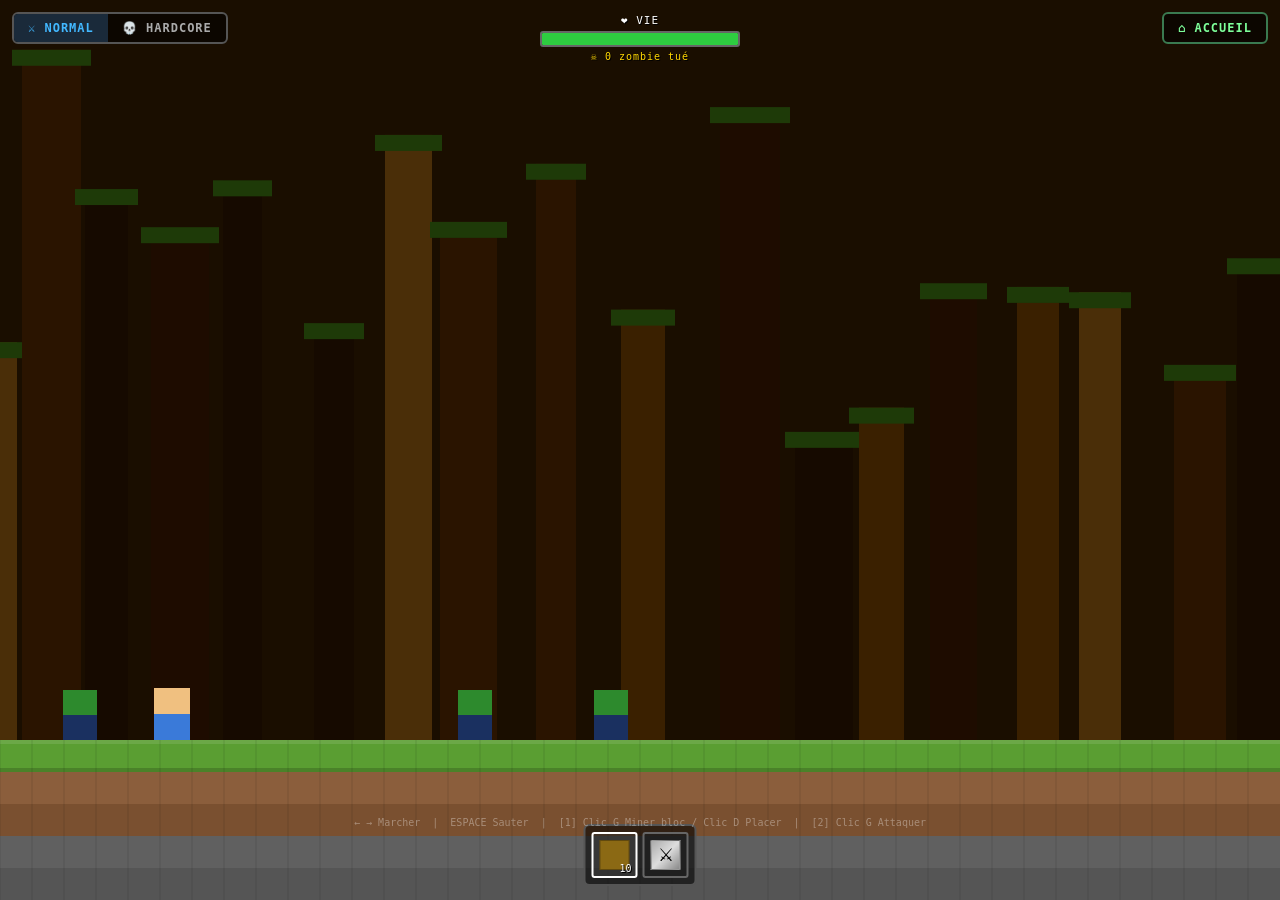
==== fight_mode.html @ 67670101 "Add files via upload" ====
<!DOCTYPE html>
<html lang="fr">
<head>
<meta charset="UTF-8">
<title>BubbleCraft - Fight Mode</title>
<style>
  * { margin:0; padding:0; box-sizing:border-box; }
  html, body { width:100%; height:100%; overflow:hidden; background:#1a0e00; }
  canvas { display:block; width:100%; height:100%; image-rendering:pixelated; cursor:crosshair; }

  #hud { position:absolute; top:0; left:0; right:0; bottom:0; pointer-events:none; }

  /* Mode selector */
  #mode-box {
    position:absolute; top:12px; left:12px;
    display:flex; background:rgba(0,0,0,0.55);
    border:2px solid #555; border-radius:6px; overflow:hidden; pointer-events:all;
  }
  .mode-btn {
    padding:7px 14px; font-family:monospace; font-size:12px; font-weight:bold;
    color:#aaa; background:transparent; border:none; cursor:pointer;
    transition:background 0.15s, color 0.15s; letter-spacing:1px;
  }
  .mode-btn.active-normal   { background:#1a2a3a; color:#42b8ff; }
  .mode-btn.active-hardcore { background:#3a0a0a; color:#ff4242; }
  .mode-btn:hover:not(.active-normal):not(.active-hardcore) { background:rgba(255,255,255,0.08); color:#fff; }

  /* Bouton accueil */
  #home-btn {
    position:absolute; top:12px; right:12px;
    padding:7px 14px; font-family:monospace; font-size:12px; font-weight:bold;
    color:#7eff9a; background:rgba(0,0,0,0.55); border:2px solid #3a7a50;
    border-radius:6px; cursor:pointer; pointer-events:all; letter-spacing:1px;
    transition:background 0.15s;
  }
  #home-btn:hover { background:rgba(0,80,30,0.6); }

  /* Barre de vie + kills — haut centre */
  #health-wrap {
    position:absolute; top:14px; left:50%; transform:translateX(-50%);
    display:flex; flex-direction:column; align-items:center; gap:4px;
    pointer-events:none;
  }
  #health-label { font-family:monospace; font-size:11px; color:#fff; text-shadow:1px 1px #000; letter-spacing:1px; }
  #health-bar-bg { width:200px; height:16px; background:#333; border:2px solid #666; border-radius:3px; overflow:hidden; }
  #health-bar { height:100%; width:100%; background:#2ecc40; transition:width 0.1s; }
  #kill-counter { font-family:monospace; font-size:10px; color:#ffd700; text-shadow:1px 1px #000; letter-spacing:1px; }

  /* Hotbar */
  #hotbar {
    position:absolute; bottom:14px; left:50%; transform:translateX(-50%);
    display:flex; gap:5px; background:rgba(0,0,0,0.6);
    padding:6px; border:2px solid #555; border-radius:6px; pointer-events:all;
  }
  .slot {
    width:46px; height:46px; border:2px solid #666; border-radius:3px;
    display:flex; align-items:center; justify-content:center;
    cursor:pointer; position:relative; background:rgba(30,30,30,0.7);
  }
  .slot.active { border-color:#fff; background:rgba(255,255,255,0.08); }
  .slot-inner { width:30px; height:30px; border:1px solid rgba(0,0,0,0.3); display:flex; align-items:center; justify-content:center; }
  .slot-count { position:absolute; bottom:2px; right:4px; font-family:monospace; font-size:10px; color:#fff; text-shadow:1px 1px #000; }

  #hint {
    position:absolute; bottom:72px; left:50%; transform:translateX(-50%);
    color:rgba(255,255,255,0.35); font-family:monospace; font-size:10px; white-space:nowrap;
  }

  /* Game Over */
  #gameover {
    display:none; position:absolute; top:0; left:0; right:0; bottom:0;
    background:rgba(0,0,0,0.82); flex-direction:column; align-items:center; justify-content:center;
    gap:28px; pointer-events:all;
  }
  #gameover.show { display:flex; }
  #gameover h1 { font-family:monospace; font-size:clamp(32px,6vw,64px); color:#e03030; text-shadow:3px 3px 0 #700, 0 0 30px #f00; letter-spacing:4px; }
  #gameover p { font-family:monospace; font-size:14px; color:#aaa; }
  #go-kills { font-family:monospace; font-size:13px; color:#ffd700; }
  #btn-home {
    font-family:monospace; font-size:14px; font-weight:bold; color:#fff; background:#5a9e32;
    border:none; padding:14px 36px; cursor:pointer; letter-spacing:2px;
    box-shadow:inset -3px -3px 0 #2a5c10, inset 3px 3px 0 #8dd44a, 0 4px 0 #1a3c08;
    transition:transform 0.08s;
  }
  #btn-home:hover { transform:translateY(-2px); }
</style>
</head>
<body>
<canvas id="c"></canvas>

<div id="hud">
  <div id="mode-box">
    <button class="mode-btn active-normal"   id="btn-normal"   onclick="setMode('normal')">⚔ NORMAL</button>
    <button class="mode-btn"                 id="btn-hardcore" onclick="setMode('hardcore')">💀 HARDCORE</button>
  </div>

  <button id="home-btn" onclick="goHome()">⌂ ACCUEIL</button>

  <div id="health-wrap">
    <div id="health-label">❤ VIE</div>
    <div id="health-bar-bg"><div id="health-bar"></div></div>
    <div id="kill-counter">☠ 0 zombie tué</div>
  </div>

  <div id="hotbar"></div>
  <div id="hint">← → Marcher &nbsp;|&nbsp; ESPACE Sauter &nbsp;|&nbsp; [1] Clic G Miner bloc / Clic D Placer &nbsp;|&nbsp; [2] Clic G Attaquer</div>
</div>

<div id="gameover">
  <h1>GAME OVER</h1>
  <p>Tu as été submergé par les zombies...</p>
  <div id="go-kills">☠ 0 zombie tué</div>
  <button id="btn-home" onclick="goHome()">⌂ RETOUR AU MENU</button>
</div>

<script>
// ── Canvas ───────────────────────────────────────────────────────
const canvas = document.getElementById('c');
const ctx    = canvas.getContext('2d');
let IW = window.innerWidth;
let IH = window.innerHeight;
canvas.width = IW;
canvas.height = IH;

window.addEventListener('resize', () => {
  IW = window.innerWidth; IH = window.innerHeight;
  canvas.width = IW; canvas.height = IH;
  const gY = groundY();
  if (P.y + P.h > gY) P.y = gY - P.h;
  zombies.forEach(z => { if (z.y + z.h > gY) z.y = gY - z.h; });
});

const BS = 32;

// ── Fonctions sol ─────────────────────────────────────────────
function groundY() { return IH - 5 * BS; }

// ── Mode ──────────────────────────────────────────────────────
let gameMode = 'normal';

function setMode(m) {
  gameMode = m;
  document.getElementById('btn-normal').className   = 'mode-btn' + (m === 'normal'   ? ' active-normal'   : '');
  document.getElementById('btn-hardcore').className = 'mode-btn' + (m === 'hardcore' ? ' active-hardcore' : '');
  resetGame();
}

// ── Blocs placés par le joueur ───────────────────────────────
const placedBlocks = []; // {x, y, w, h, hp}
const BLOCK_SIZE = BS;
const BLOCK_COLOR = '#8B6914';
const BLOCK_DARK  = '#5c4000';

function getBlockAt(wx, wy) {
  return placedBlocks.find(b =>
    wx >= b.x && wx < b.x + BLOCK_SIZE &&
    wy >= b.y && wy < b.y + BLOCK_SIZE
  );
}

function placeBlock(mx, my) {
  // Convertir position souris en grille
  const bx = Math.floor(mx / BLOCK_SIZE) * BLOCK_SIZE;
  const by = Math.floor(my / BLOCK_SIZE) * BLOCK_SIZE;
  // Pas sur le sol
  if (by >= groundY()) return;
  // Pas sur le joueur
  if (bx < P.x + P.w && bx + BLOCK_SIZE > P.x && by < P.y + P.h && by + BLOCK_SIZE > P.y) return;
  // Pas déjà un bloc là
  if (getBlockAt(mx, my)) return;
  if (P.woodCount <= 0) return;
  placedBlocks.push({ x: bx, y: by, w: BLOCK_SIZE, h: BLOCK_SIZE, hp: 1, hitFlash: 0 });
  P.woodCount--;
  buildHotbar();
}

function mineBlock(mx, my) {
  const idx = placedBlocks.findIndex(b =>
    mx >= b.x && mx < b.x + BLOCK_SIZE &&
    my >= b.y && my < b.y + BLOCK_SIZE
  );
  if (idx === -1) return;
  placedBlocks[idx].hp--;
  placedBlocks[idx].hitFlash = 6;
  if (placedBlocks[idx].hp <= 0) {
    placedBlocks.splice(idx, 1);
    P.woodCount++;
    buildHotbar();
  }
}

// ── Troncs décor ──────────────────────────────────────────────
const TRUNK_COLS = ['#2a1400','#3a2000','#1e0c00','#4a2e08','#160a00'];
const TRUNKS = [];
for (let x = -40; x < window.innerWidth + 100; x += 55 + Math.floor(Math.random() * 45)) {
  TRUNKS.push({
    x,
    w: 36 + Math.floor(Math.random() * 26),
    h: window.innerHeight * (0.5 + Math.random() * 0.45),
    col: TRUNK_COLS[Math.floor(Math.random() * TRUNK_COLS.length)],
  });
}

// ── Joueur ────────────────────────────────────────────────────
const PW = 36, PH = 52;
const P = {
  x: 0, y: 0, vx: 0, vy: 0,
  w: PW, h: PH,
  onGround: false, facing: 1,
  hp: 100, maxHp: 100,
  slot: 0, woodCount: 10,
  attackCooldown: 0, attackAnim: 0,
  invincible: 0, dead: false,
};

// ── Zombies ───────────────────────────────────────────────────
const ZW = 34, ZH = 50;
const MAX_ZOMBIES = 5;
const SPAWN_INTERVAL = 220;
let zombies = [];
let spawnTimer = 0;
let killCount = 0;
let gameOverShown = false;

function spawnZombie() {
  if (zombies.length >= MAX_ZOMBIES) return;
  const bossCount = zombies.filter(z => z.isBoss).length;
  const isBoss = bossCount === 0 && Math.random() < 0.1;
  const normalHp = gameMode === 'hardcore' ? 2 : 1;
  const bossHp   = gameMode === 'hardcore' ? 5 : 3;
  const spawnRight = Math.random() < 0.7;
  let sx;
  if (spawnRight) {
    sx = Math.min(IW - ZW - 10, P.x + 120 + Math.random() * IW * 0.4);
  } else {
    sx = Math.max(10, P.x - 120 - Math.random() * IW * 0.3);
  }
  zombies.push({
    x: Math.max(10, Math.min(sx, IW - ZW - 10)),
    y: groundY() - ZH,
    vx: 0, vy: 0, w: ZW, h: ZH,
    hp: isBoss ? bossHp : normalHp,
    maxHp: isBoss ? bossHp : normalHp,
    facing: -1, onGround: true,
    isBoss, hitFlash: 0, dead: false,
  });
}

function resetGame() {
  killCount = 0;
  gameOverShown = false;
  document.getElementById('gameover').classList.remove('show');
  document.getElementById('kill-counter').textContent = '☠ 0 zombie tué';
  P.hp = P.maxHp; P.dead = false;
  P.vx = 0; P.vy = 0;
  P.x = IW * 0.12;
  P.y = groundY() - P.h;
  zombies = [];
  spawnTimer = 0;
  placedBlocks.length = 0;
  spawnZombie(); spawnZombie(); spawnZombie();
  updateHealthBar();
}

// Init
resetGame();

// ── Physique ──────────────────────────────────────────────────
function collidesWithBlocks(e) {
  for (const b of placedBlocks) {
    if (e.x < b.x + b.w && e.x + e.w > b.x && e.y < b.y + b.h && e.y + e.h > b.y) {
      return b;
    }
  }
  return null;
}

function physicsStep(e) {
  e.vy = Math.min(e.vy + 0.5, 15);

  // X
  e.x += e.vx;
  for (const b of placedBlocks) {
    if (e.x < b.x + b.w && e.x + e.w > b.x && e.y < b.y + b.h && e.y + e.h > b.y) {
      if (e.vx > 0) e.x = b.x - e.w;
      if (e.vx < 0) e.x = b.x + b.w;
      e.vx = 0;
    }
  }

  // Y
  e.y += e.vy;
  e.onGround = false;
  for (const b of placedBlocks) {
    if (e.x < b.x + b.w && e.x + e.w > b.x && e.y < b.y + b.h && e.y + e.h > b.y) {
      if (e.vy > 0) { e.y = b.y - e.h; e.onGround = true; }
      if (e.vy < 0) e.y = b.y + b.h;
      e.vy = 0;
    }
  }

  // Sol
  const gY = groundY();
  if (e.y + e.h >= gY) {
    e.y = gY - e.h;
    e.vy = 0;
    e.onGround = true;
  }
  e.x = Math.max(0, Math.min(e.x, IW - e.w));
}

// ── Input ─────────────────────────────────────────────────────
const keys = {};
window.addEventListener('keydown', e => {
  keys[e.code] = true;
  if (e.code === 'Digit1') { P.slot = 0; buildHotbar(); }
  if (e.code === 'Digit2') { P.slot = 1; buildHotbar(); }
});
window.addEventListener('keyup', e => { keys[e.code] = false; });
canvas.addEventListener('mousedown', e => {
  if (P.slot === 1 && e.button === 0) doAttack();
  if (P.slot === 0) {
    if (e.button === 2) placeBlock(e.clientX, e.clientY);
    if (e.button === 0) mineBlock(e.clientX, e.clientY);
  }
});
canvas.addEventListener('contextmenu', e => e.preventDefault());

// ── Attaque ───────────────────────────────────────────────────
const ATTACK_RANGE = 85;

function doAttack() {
  if (P.attackCooldown > 0 || P.dead) return;
  P.attackCooldown = 25;
  P.attackAnim = 12;

  // Zone rectangulaire devant le joueur
  const ax = P.facing > 0 ? P.x + P.w : P.x - ATTACK_RANGE;
  const ay = P.y - 10;
  const aw = ATTACK_RANGE;
  const ah = P.h + 20;

  let killed = 0;
  zombies.forEach(z => {
    const hit = z.x < ax + aw && z.x + z.w > ax && z.y < ay + ah && z.y + z.h > ay;
    if (hit) {
      z.hp--;
      z.hitFlash = 10;
      if (z.hp <= 0) { z.dead = true; killed++; }
    }
  });
  zombies = zombies.filter(z => !z.dead);

  if (killed > 0) {
    killCount += killed;
    document.getElementById('kill-counter').textContent =
      '☠ ' + killCount + ' zombie' + (killCount > 1 ? 's' : '') + ' tué' + (killCount > 1 ? 's' : '');
  }
}

// ── Update joueur ─────────────────────────────────────────────
function updatePlayer() {
  if (P.dead) return;

  // Déplacement
  if (keys['ArrowLeft'] || keys['KeyA'])       { P.vx = -3.8; P.facing = -1; }
  else if (keys['ArrowRight'] || keys['KeyD']) { P.vx =  3.8; P.facing =  1; }
  else P.vx *= 0.65;

  // Saut : normal = haut, hardcore = petit saut
  const jumpForce = gameMode === 'hardcore' ? -5 : -11;
  if ((keys['Space'] || keys['ArrowUp'] || keys['KeyW']) && P.onGround) {
    P.vy = jumpForce;
    P.onGround = false;
  }

  physicsStep(P);

  if (P.attackCooldown > 0) P.attackCooldown--;
  if (P.attackAnim > 0)     P.attackAnim--;
  if (P.invincible > 0)     P.invincible--;

  // Dégâts : 3sec (180f) pour vider la vie, boss 2x plus rapide
  if (P.invincible <= 0) {
    for (const z of zombies) {
      if (rectsOverlap(P, z)) {
        const dmg = z.isBoss ? P.maxHp / 90 : P.maxHp / 180;
        P.hp = Math.max(0, P.hp - dmg);
        P.invincible = 1;
        if (P.hp <= 0 && !P.dead) {
          P.dead = true;
          setTimeout(showGameOver, 500);
        }
        break;
      }
    }
  }
  updateHealthBar();
}

// ── Update zombies ────────────────────────────────────────────
function updateZombies() {
  spawnTimer++;
  if (spawnTimer >= SPAWN_INTERVAL) { spawnZombie(); spawnTimer = 0; }

  zombies = zombies.filter(z => !z.dead);
  zombies.forEach(z => {
    if (z.hitFlash > 0) z.hitFlash--;
    if (P.dead) { z.vx = 0; return; }

    const playerSpd = 3.8;
    const normalSpd = gameMode === 'hardcore' ? 0.9 : 0.9;  // même vitesse dans les 2 modes
    const bossSpd   = gameMode === 'hardcore' ? 1.1 : 1.3;  // boss légèrement plus lent en hardcore
    const dx = (P.x + P.w / 2) - (z.x + z.w / 2);
    z.vx = (dx > 0 ? 1 : -1) * (z.isBoss ? bossSpd : normalSpd);
    z.facing = dx > 0 ? 1 : -1;
    physicsStep(z);
  });
}

function rectsOverlap(a, b) {
  return a.x < b.x + b.w && a.x + a.w > b.x && a.y < b.y + b.h && a.y + a.h > b.y;
}

// ── Dessin fond ───────────────────────────────────────────────
function drawBackground() {
  ctx.fillStyle = '#1a0e00';
  ctx.fillRect(0, 0, IW, IH);

  TRUNKS.forEach(t => {
    ctx.fillStyle = t.col;
    ctx.fillRect(t.x, IH - t.h, t.w, t.h);
    ctx.fillStyle = '#1e3a08';
    ctx.fillRect(t.x - 10, IH - t.h, t.w + 20, 16);
  });
}

// ── Dessin sol ────────────────────────────────────────────────
function drawGround() {
  const gY = groundY();

  // Herbe
  ctx.fillStyle = '#5a9e32';
  ctx.fillRect(0, gY, IW, BS);
  ctx.fillStyle = 'rgba(0,0,0,0.18)';
  ctx.fillRect(0, gY + BS - 4, IW, 4);
  ctx.fillStyle = 'rgba(255,255,255,0.1)';
  ctx.fillRect(0, gY, IW, 4);

  // Terre x2
  ctx.fillStyle = '#8B5E3C'; ctx.fillRect(0, gY + BS,     IW, BS);
  ctx.fillStyle = '#7a5030'; ctx.fillRect(0, gY + BS * 2, IW, BS);

  // Gris indestructible x2
  ctx.fillStyle = '#606060'; ctx.fillRect(0, gY + BS * 3, IW, BS);
  ctx.fillStyle = '#555555'; ctx.fillRect(0, gY + BS * 4, IW, BS);

  // Grille
  ctx.strokeStyle = 'rgba(0,0,0,0.12)'; ctx.lineWidth = 1;
  for (let x = 0; x < IW; x += BS) {
    for (let layer = 0; layer < 5; layer++) {
      ctx.beginPath();
      ctx.moveTo(x, gY + BS * layer);
      ctx.lineTo(x, gY + BS * (layer + 1));
      ctx.stroke();
    }
  }
}

// ── Dessin blocs placés ──────────────────────────────────────
function drawPlacedBlocks() {
  placedBlocks.forEach(b => {
    if (b.hitFlash > 0) b.hitFlash--;
    ctx.fillStyle = b.hitFlash > 0 ? '#ffcc44' : BLOCK_COLOR;
    ctx.fillRect(b.x, b.y, BLOCK_SIZE, BLOCK_SIZE);
    // Ombres pixel
    ctx.fillStyle = 'rgba(0,0,0,0.2)';
    ctx.fillRect(b.x, b.y + BLOCK_SIZE - 4, BLOCK_SIZE, 4);
    ctx.fillRect(b.x + BLOCK_SIZE - 4, b.y, 4, BLOCK_SIZE);
    ctx.fillStyle = 'rgba(255,255,255,0.12)';
    ctx.fillRect(b.x, b.y, BLOCK_SIZE, 4);
    ctx.fillRect(b.x, b.y, 4, BLOCK_SIZE);
    // Indicateur HP (fissures)
    if (b.hp < 3) {
      ctx.fillStyle = 'rgba(0,0,0,' + (b.hp === 2 ? 0.25 : 0.5) + ')';
      ctx.fillRect(b.x + 6,  b.y + 6,  4, 14);
      ctx.fillRect(b.x + 14, b.y + 10, 4, 10);
    }
  });
}

// ── Dessin joueur ─────────────────────────────────────────────
function drawPlayer() {
  if (P.dead) return;
  if (P.invincible > 0 && Math.floor(P.invincible / 3) % 2 === 0) return;

  const px = Math.round(P.x);
  const py = Math.round(P.y);

  ctx.save();
  if (P.facing < 0) { ctx.translate(px + P.w, py); ctx.scale(-1, 1); }
  else ctx.translate(px, py);

  // Tête beige
  ctx.fillStyle = '#f0c080';
  ctx.fillRect(0, 0, P.w, P.h / 2);
  // Corps bleu
  ctx.fillStyle = '#3a7ad9';
  ctx.fillRect(0, P.h / 2, P.w, P.h / 2);

  // Épée
  if (P.slot === 1) {
    const swing = P.attackAnim > 0 ? -Math.PI / 2.5 : -Math.PI / 10;
    ctx.save();
    ctx.translate(P.w, P.h / 4);
    ctx.rotate(swing);
    ctx.fillStyle = '#8B6914'; ctx.fillRect(0, -2, 7,  5);
    ctx.fillStyle = '#cccccc'; ctx.fillRect(6, -2, 22, 5);
    ctx.fillStyle = '#888';    ctx.fillRect(5, -6, 4,  12);
    ctx.restore();
  }
  ctx.restore();
}

// ── Dessin zombies ────────────────────────────────────────────
function drawZombies() {
  zombies.forEach(z => {
    const zx  = Math.round(z.x);
    const zy  = Math.round(z.y);
    const hit = z.hitFlash > 0;

    ctx.save();
    if (z.facing < 0) { ctx.translate(zx + z.w, zy); ctx.scale(-1, 1); }
    else ctx.translate(zx, zy);

    // Tête verte
    ctx.fillStyle = hit ? '#88ff88' : '#2d8a2d';
    ctx.fillRect(0, 0, z.w, z.h / 2);
    // Corps bleu foncé
    ctx.fillStyle = hit ? '#5599ff' : '#1a3060';
    ctx.fillRect(0, z.h / 2, z.w, z.h / 2);

    ctx.restore();

    // Barre de santé si maxHp > 1
    if (z.maxHp > 1) {
      const bw = 44;
      const bx = zx + z.w / 2 - bw / 2;
      const by = zy - 13;
      ctx.fillStyle = '#222';
      ctx.fillRect(bx, by, bw, 7);
      const pct = z.hp / z.maxHp;
      ctx.fillStyle = pct > 0.66 ? '#2ecc40' : pct > 0.33 ? '#ffdc00' : '#e03030';
      ctx.fillRect(bx, by, bw * pct, 7);
      ctx.strokeStyle = '#555'; ctx.lineWidth = 1;
      ctx.strokeRect(bx, by, bw, 7);
      // Séparateurs
      for (let p = 1; p < z.maxHp; p++) {
        ctx.fillStyle = '#444';
        ctx.fillRect(bx + bw * p / z.maxHp, by, 1, 7);
      }
    }
  });
}

// ── Dessin zone attaque ───────────────────────────────────────
function drawAttackZone() {
  if (P.slot !== 1 || P.attackCooldown <= 0) return;
  const ax = P.facing > 0 ? P.x + P.w : P.x - ATTACK_RANGE;
  ctx.save();
  ctx.globalAlpha = (P.attackCooldown / 25) * 0.25;
  ctx.fillStyle = '#ffffff';
  ctx.fillRect(ax, P.y - 10, ATTACK_RANGE, P.h + 20);
  ctx.restore();
}

// ── HUD ───────────────────────────────────────────────────────
function updateHealthBar() {
  const bar = document.getElementById('health-bar');
  const pct = Math.max(0, P.hp / P.maxHp);
  bar.style.width = (pct * 100) + '%';
  bar.style.background = pct > 0.6 ? '#2ecc40' : pct > 0.3 ? '#ffdc00' : '#e03030';
}

function buildHotbar() {
  const div = document.getElementById('hotbar');
  div.innerHTML = '';

  // Slot bois
  const s0 = document.createElement('div');
  s0.className = 'slot' + (P.slot === 0 ? ' active' : '');
  s0.onclick = () => { P.slot = 0; buildHotbar(); };
  const i0 = document.createElement('div');
  i0.className = 'slot-inner'; i0.style.background = '#8B6914';
  const c0 = document.createElement('span');
  c0.className = 'slot-count'; c0.textContent = P.woodCount;
  s0.appendChild(i0); s0.appendChild(c0); div.appendChild(s0);

  // Slot épée
  const s1 = document.createElement('div');
  s1.className = 'slot' + (P.slot === 1 ? ' active' : '');
  s1.onclick = () => { P.slot = 1; buildHotbar(); };
  const i1 = document.createElement('div');
  i1.className = 'slot-inner';
  i1.style.background = 'linear-gradient(135deg,#aaa,#ddd,#888)';
  i1.style.fontSize = '18px'; i1.textContent = '⚔';
  s1.appendChild(i1); div.appendChild(s1);
}

function showGameOver() {
  if (gameOverShown) return;
  gameOverShown = true;
  const txt = '☠ ' + killCount + ' zombie' + (killCount > 1 ? 's' : '') + ' tué' + (killCount > 1 ? 's' : '');
  document.getElementById('go-kills').textContent = txt;
  document.getElementById('gameover').classList.add('show');
}

function goHome() {
  document.body.style.transition = 'opacity 0.4s';
  document.body.style.opacity = '0';
  setTimeout(() => { window.location.href = 'index.html'; }, 400);
}

// ── Boucle ────────────────────────────────────────────────────
function loop() {
  updatePlayer();
  updateZombies();
  drawBackground();
  drawGround();
  drawPlacedBlocks();
  drawAttackZone();
  drawZombies();
  drawPlayer();
  requestAnimationFrame(loop);
}

buildHotbar();
updateHealthBar();
loop();
</script>
</body>
</html>
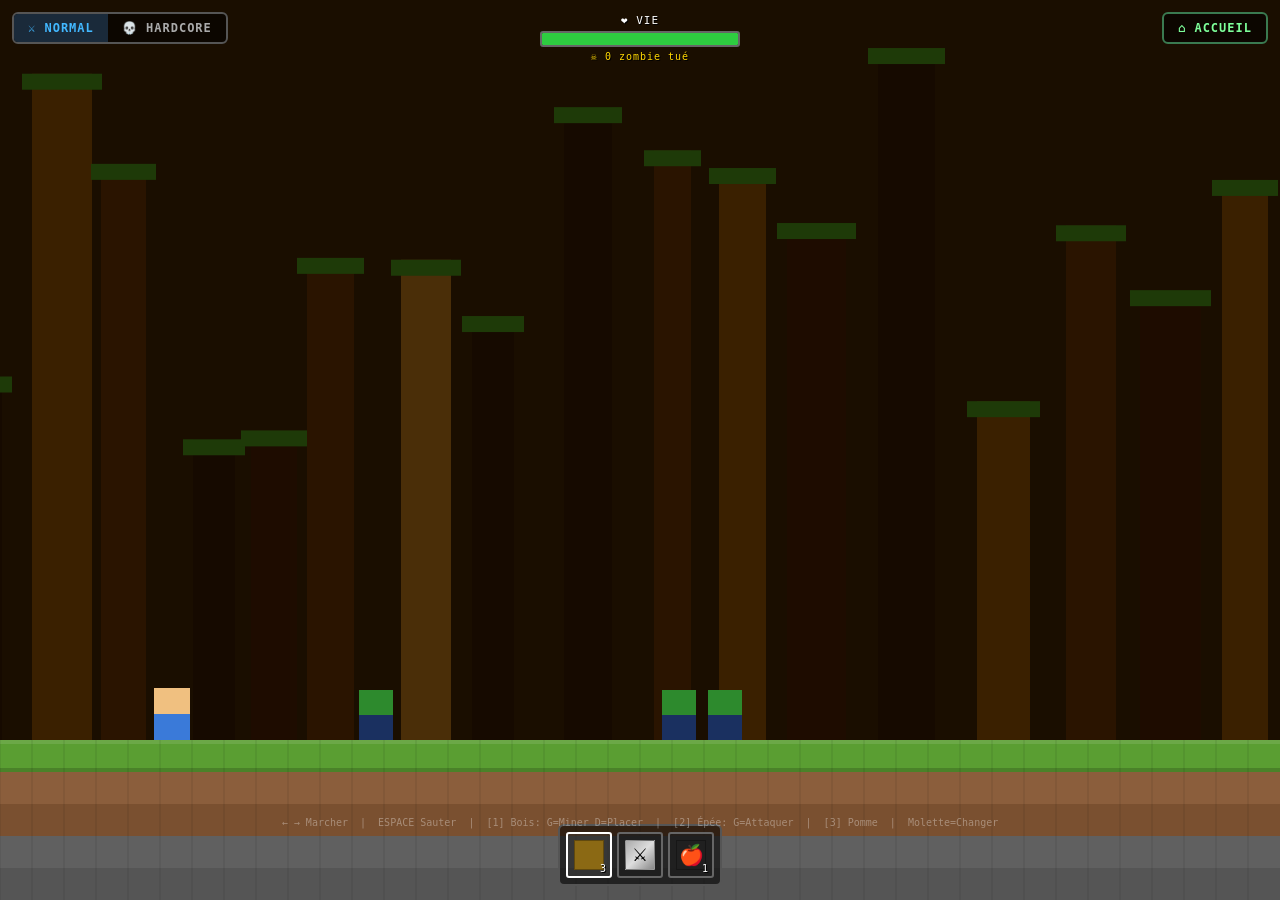
==== commit a9529e6c: "Add files via upload" ====
--- a/fight_mode.html
+++ b/fight_mode.html
@@ -86,6 +86,12 @@
 </style>
 </head>
 <body>
+
+<audio autoplay loop>
+  <source src="fight_mode_music_1.mp3" type="audio/mp3">
+</audio>
+
+
 <canvas id="c"></canvas>
 
 <div id="hud">
@@ -103,7 +109,7 @@
   </div>
 
   <div id="hotbar"></div>
-  <div id="hint">← → Marcher &nbsp;|&nbsp; ESPACE Sauter &nbsp;|&nbsp; [1] Clic G Miner bloc / Clic D Placer &nbsp;|&nbsp; [2] Clic G Attaquer</div>
+  <div id="hint">← → Marcher &nbsp;|&nbsp; ESPACE Sauter &nbsp;|&nbsp; [1] Bois: G=Miner D=Placer &nbsp;|&nbsp; [2] Épée: G=Attaquer &nbsp;|&nbsp; [3] Pomme &nbsp;|&nbsp; Molette=Changer</div>
 </div>
 
 <div id="gameover">
@@ -208,14 +214,15 @@
   w: PW, h: PH,
   onGround: false, facing: 1,
   hp: 100, maxHp: 100,
-  slot: 0, woodCount: 10,
+  slot: 0, woodCount: 3, apple: 1,
   attackCooldown: 0, attackAnim: 0,
   invincible: 0, dead: false,
 };
 
 // ── Zombies ───────────────────────────────────────────────────
 const ZW = 34, ZH = 50;
-const MAX_ZOMBIES = 5;
+const MAX_ZOMBIES_NORMAL = 5;
+const MAX_ZOMBIES_HARD   = 10;
 const SPAWN_INTERVAL = 220;
 let zombies = [];
 let spawnTimer = 0;
@@ -223,7 +230,8 @@
 let gameOverShown = false;
 
 function spawnZombie() {
-  if (zombies.length >= MAX_ZOMBIES) return;
+  const maxZ = gameMode === 'hardcore' ? MAX_ZOMBIES_HARD : MAX_ZOMBIES_NORMAL;
+  if (zombies.length >= maxZ) return;
   const bossCount = zombies.filter(z => z.isBoss).length;
   const isBoss = bossCount === 0 && Math.random() < 0.1;
   const normalHp = gameMode === 'hardcore' ? 2 : 1;
@@ -253,6 +261,7 @@
   document.getElementById('kill-counter').textContent = '☠ 0 zombie tué';
   P.hp = P.maxHp; P.dead = false;
   P.vx = 0; P.vy = 0;
+  P.woodCount = 3; P.apple = 1; P.slot = 0;
   P.x = IW * 0.12;
   P.y = groundY() - P.h;
   zombies = [];
@@ -315,16 +324,35 @@
   keys[e.code] = true;
   if (e.code === 'Digit1') { P.slot = 0; buildHotbar(); }
   if (e.code === 'Digit2') { P.slot = 1; buildHotbar(); }
+  if (e.code === 'Digit3' && gameMode === 'normal') { P.slot = 2; buildHotbar(); }
 });
 window.addEventListener('keyup', e => { keys[e.code] = false; });
+
+// Mollette souris pour changer de slot
+canvas.addEventListener('wheel', e => {
+  e.preventDefault();
+  const slots = gameMode === 'normal' ? 3 : 2; // normal: bois+épée+pomme, hard: bois+épée
+  P.slot = (P.slot + (e.deltaY > 0 ? 1 : -1) + slots) % slots;
+  buildHotbar();
+}, { passive: false });
 canvas.addEventListener('mousedown', e => {
   if (P.slot === 1 && e.button === 0) doAttack();
   if (P.slot === 0) {
     if (e.button === 2) placeBlock(e.clientX, e.clientY);
     if (e.button === 0) mineBlock(e.clientX, e.clientY);
   }
+  if (P.slot === 2 && e.button === 0) useApple();
 });
 canvas.addEventListener('contextmenu', e => e.preventDefault());
+
+// ── Pomme ─────────────────────────────────────────────────────
+function useApple() {
+  if (P.apple <= 0 || P.hp >= P.maxHp || P.dead) return;
+  P.hp = P.maxHp;
+  P.apple = 0;
+  updateHealthBar();
+  buildHotbar();
+}
 
 // ── Attaque ───────────────────────────────────────────────────
 const ATTACK_RANGE = 85;
@@ -363,8 +391,9 @@
   if (P.dead) return;
 
   // Déplacement
-  if (keys['ArrowLeft'] || keys['KeyA'])       { P.vx = -3.8; P.facing = -1; }
-  else if (keys['ArrowRight'] || keys['KeyD']) { P.vx =  3.8; P.facing =  1; }
+  const pSpd = gameMode === 'hardcore' ? 3.8 * 0.5 : 3.8;
+  if (keys['ArrowLeft'] || keys['KeyA'])       { P.vx = -pSpd; P.facing = -1; }
+  else if (keys['ArrowRight'] || keys['KeyD']) { P.vx =  pSpd; P.facing =  1; }
   else P.vx *= 0.65;
 
   // Saut : normal = haut, hardcore = petit saut
@@ -408,13 +437,28 @@
     if (z.hitFlash > 0) z.hitFlash--;
     if (P.dead) { z.vx = 0; return; }
 
-    const playerSpd = 3.8;
-    const normalSpd = gameMode === 'hardcore' ? 0.9 : 0.9;  // même vitesse dans les 2 modes
-    const bossSpd   = gameMode === 'hardcore' ? 1.1 : 1.3;  // boss légèrement plus lent en hardcore
+    const normalSpd = gameMode === 'hardcore' ? 3.8 * 0.3 : 0.9;
+    const bossSpd   = gameMode === 'hardcore' ? 3.8 * 0.3 : 1.3;
     const dx = (P.x + P.w / 2) - (z.x + z.w / 2);
     z.vx = (dx > 0 ? 1 : -1) * (z.isBoss ? bossSpd : normalSpd);
     z.facing = dx > 0 ? 1 : -1;
     physicsStep(z);
+
+    // Hardcore : zombies détruisent les blocs en 3sec (180f)
+    if (gameMode === 'hardcore') {
+      for (const b of placedBlocks) {
+        if (z.x < b.x + b.w && z.x + z.w > b.x && z.y < b.y + b.h && z.y + z.h > b.y) {
+          b.damageTimer = (b.damageTimer || 0) + 1;
+          b.hitFlash = 4;
+          if (b.damageTimer >= 180) b.hp = 0;
+        }
+      }
+      // Nettoyer blocs détruits par zombies (pas de récup)
+      const before = placedBlocks.length;
+      for (let i = placedBlocks.length - 1; i >= 0; i--) {
+        if (placedBlocks[i].hp <= 0) placedBlocks.splice(i, 1);
+      }
+    }
   });
 }
 
@@ -605,6 +649,21 @@
   i1.style.background = 'linear-gradient(135deg,#aaa,#ddd,#888)';
   i1.style.fontSize = '18px'; i1.textContent = '⚔';
   s1.appendChild(i1); div.appendChild(s1);
+
+  // Slot pomme (mode normal seulement)
+  if (gameMode === 'normal') {
+    const s2 = document.createElement('div');
+    s2.className = 'slot' + (P.slot === 2 ? ' active' : '');
+    s2.onclick = () => { P.slot = 2; buildHotbar(); };
+    const i2 = document.createElement('div');
+    i2.className = 'slot-inner';
+    i2.style.fontSize = '20px';
+    i2.style.opacity = P.apple > 0 ? '1' : '0.3';
+    i2.textContent = '🍎';
+    const c2 = document.createElement('span');
+    c2.className = 'slot-count'; c2.textContent = P.apple;
+    s2.appendChild(i2); s2.appendChild(c2); div.appendChild(s2);
+  }
 }
 
 function showGameOver() {
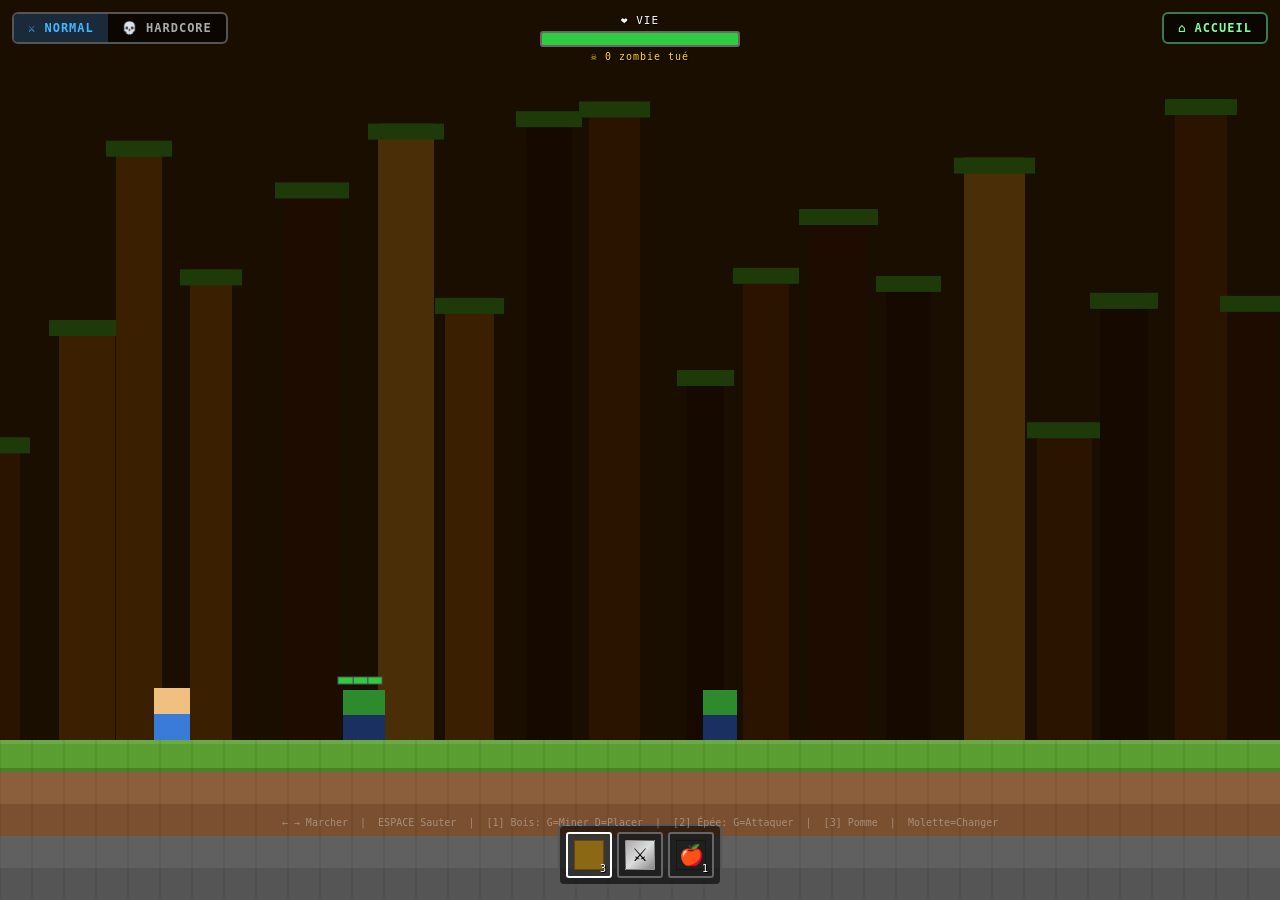
==== commit cc5b3a2c: "Add files via upload" ====
--- a/fight_mode.html
+++ b/fight_mode.html
@@ -697,5 +697,6 @@
 updateHealthBar();
 loop();
 </script>
+<!-- Missions Bubble inc. --><script type="module" src="https://bullyinventif.github.io/bubble-site/bubble_game_hook.js" data-game="bubblecraft"></script>
 </body>
 </html>
